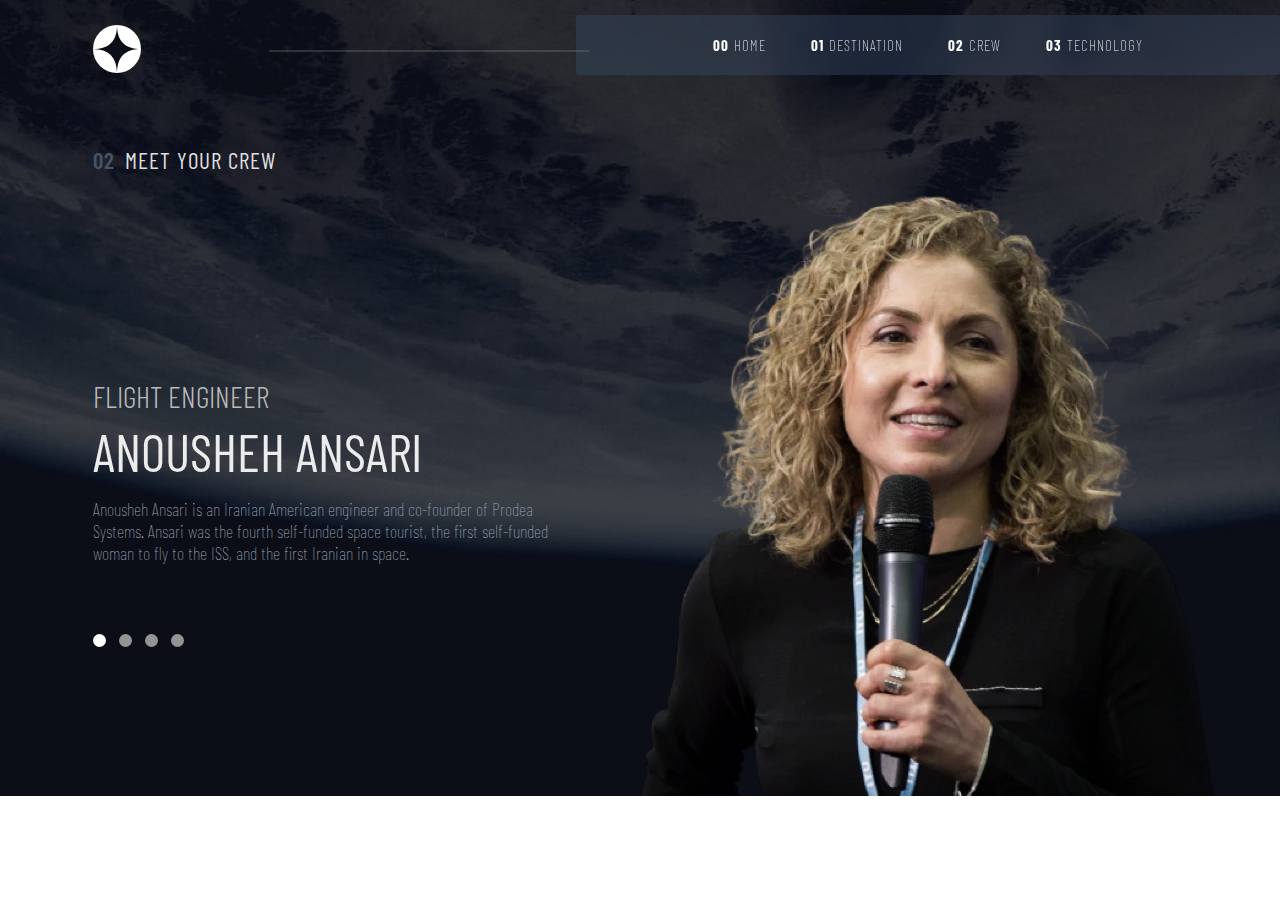
==== crew/crew1.html @ a2fc308a "commit" ====
<!DOCTYPE html>
<html lang="en">
<head>
  <meta charset="UTF-8">
  <meta name="viewport" content="width=device-width, initial-scale=1.0">

  <link rel="icon" type="image/png" sizes="32x32" href="./assets/favicon-32x32.png">
  <link rel="stylesheet" href="../crew/styles/crew.css">
  <title>Frontend Mentor | Space tourism website</title>
</head>
<body>
  <section class="inicio-space">
    <div class="contenido-space-centrado">
    <div class="menu-space">
      
      <div class="logo-space">
        <img src="../starter-code/assets/shared/logo.svg">
      </div>

      <div class="linea_horizontal"></div>
      
      <div class="menu-links-space">      
        <a href="../index.html" class="links"><span>00</span>HOME</a>
        <a href="./destination-mars.html" class="links"><span>01</span>DESTINATION</a>
        <a href="./crew1.html" class="links"><span>02</span>CREW</a>
        <a href="#" class="links"><span>03</span>TECHNOLOGY</a>
      </div>
      
      <div class="hamburguer_menu">
        <img src="../starter-code/assets/shared/icon-hamburger.svg">
      </div>
    </div>

    <div class="contenido_absoluto_section_info_mars">
      <h1 class="title_mars"><span>02</span>Meet your crew</h1>

      <section class="contenido_desktop">
      <div class="contenido-description_posibleImg">
        <div class="textos_crew">
          <h3 class="title_crew">Flight Engineer</h1>
            <h1 class="name_person_crew">Anousheh Ansari</h1>
            <p class="description_person">Anousheh Ansari is an Iranian American engineer and co-founder of Prodea Systems. 
              Ansari was the fourth self-funded space tourist, the first self-funded woman to 
              fly to the ISS, and the first Iranian in space.</p>
        </div>
        <div class="contenido_desplazable">
          <input type="radio" class="selected" id="pagina1" onchange="navegar()">
          <input type="radio" id="pagina2" onchange="navegar()">
          <input type="radio" id="pagina3" onchange="navegar()">
          <input type="radio" id="pagina4" onchange="navegar()">
          </div>
      </div>
      <div class="img_desktop">
        <img src="../crew/crew_img/image-anousheh-ansari.webp" class="mujer_imgg">
      </div>
    </section>
    </div>
    </div>
    <div class="person_contenido_img">
      <img src="../crew/crew_img/image-anousheh-ansari.webp" class="img_person">
    </div>
    
  </section> 
   
  <script src="index.js"></script>
</body>
</html>
---- crew/styles/crew.css ----
@import url('https://fonts.googleapis.com/css2?family=Barlow+Condensed:wght@200;300;500&display=swap');

*{
    margin: 0;
    padding: 0;
    box-sizing: border-box;
}
body{
    font-family: 'Barlow Condensed', sans-serif;
}
.inicio-space{
    width: 100%;
    overflow: hidden;
    background-image:url(../crew_img/background-crew-mobile.jpg);
    background-size: cover;
    background-position: center;
    background-repeat: no-repeat;
}
.contenido-space-centrado{
    width: 90%;
    margin: 0 auto;
}
.menu-space{
    width: 90%;
    margin: 0 auto;
    display: flex;
    justify-content: space-between;
    margin-top: 25px;
    align-items: center;
}
.menu-links-space{
    display: none;
}
.linea_horizontal{
    display: none;
    width: 25%;
    left: 21%;
    z-index: 100;
    position: absolute;
    border-bottom: 2px solid rgba(142, 142, 142, 0.273);
}

.contenido_absoluto_section_info_mars{
    width: 90%;
    margin: 0 auto;
    margin-top: 40px;
}

.title_mars{
    display: flex;
    gap: 10px;
    color: #dfdfdf;
    text-transform: uppercase;
    font-weight: 300;
    letter-spacing: 1px;
    font-size: 19px;
}
.title_mars span{
    color: #465468;
    font-weight: 600;
}
.contenido-description_posibleImg{
    margin-top: 55px;
}
.textos_crew{
    display: flex;
    flex-direction: column;
    gap: 5px;
}
.title_crew{
    font-size: 28px;
    color: #b9b9b9;
    text-transform: uppercase;
    font-weight: 300;
}
.name_person_crew{
    text-transform: uppercase;
    font-size: 45px;
    color: #ececec;
    font-weight: 400;
    padding-bottom: 10px;
}
.description_person{
    color: #9ba6b6;
    font-weight: lighter;
    font-size: 16px;
    width: 85%;
}

.person_contenido_img{
    margin: 0 auto;
    margin-top: 50px;
    width: 80%;    
}

.img_person{
    width: 100%;
}


.contenido_desplazable{
    margin-top: 40px;
    display: flex;
    gap: 8px;
}
input[type="radio"] {
    -webkit-appearance: none;
    -moz-appearance: none;
    appearance: none;
    width: 13px;
    height: 13px;
    border-radius: 50%;
    border: 2px solid #949494;
    background-color: #949494;
    outline: none;
    margin-right: 5px;
  }
  
  input[type="radio"].selected {
    border: #fff;
    background-color: rgb(255, 255, 255);
  }
  .img_desktop{
    display: none;
  }







/*diseño de tableta*/
@media(min-width:600px){
    .inicio-space{
    background-image: url(../crew_img/background-crew-tablet.jpg);
    }
    .hamburguer_menu{
        display: none;
    }
    .menu-links-space{
        display: flex;
        background-color: rgba(32, 38, 78, 0.416);
        backdrop-filter: blur(10px);
        position: absolute;
        top: 0;
        right: 0;
        gap: 25px;
        padding:0 30px;
        height: 80px;
        align-items: center;
    }
    .links{
        color: #fff;
        text-decoration: none;
        letter-spacing: 1px;
        font-weight: 100;
        font-size: 14px;
        padding-top: 30px;
        padding-bottom: 30px;
    }
    .links:hover{
        color: #d2d2d2;
    }
    .links:focus{
        border-bottom: 3px solid #fff;
    }
    .menu-links-space span{
        display: none;
    }
    .title_mars{
        font-size: 23px;
        font-weight: 400;
        margin-top: 70px;
    }


    .title_crew{
        font-size: 30px;
    }
    .name_person_crew{
        font-size: 53px;
    }
    .description_person{
        font-size: 18px;
    }
    .person_contenido_img{
        margin-top: 40px;
        width: 60%;    
    }
    .img_desktop{
        display: none;
      }
}

@media (min-width:800px) {
    .inicio-space{
        width: 100%;
        height: 100%;
        overflow: hidden;
        background-image: url(../crew_img/background-crew-desktop.jpg);
        background-size: cover;
        background-position: center;
    }
  
    .contenido-space-centrado{
        width: 95%;
        margin: 0 auto;
    }
    /*menu*/
    .menu-links-space{
        border-radius: 3px;
        background-color: rgba(56, 75, 102, 0.417);
        backdrop-filter: blur(10px);
        position: absolute;
        top: 15px;
        gap: 45px;
        width: 55%;
        height: 60px;
        align-items: center;
        padding-right: 10px;
        padding-left: 10px;
        justify-content: center;
    }
    .linea_horizontal{
        display: flex;
    }
    .links{
        display: flex;
        gap: 5px;
        color: #fff;
        text-decoration: none;
        letter-spacing: 1px;
        font-weight: 100;
        font-size: 15px;
        padding-top: 19px;
        padding-bottom: 19px;
    }
   
    .menu-links-space span{
        display: flex;
        color: #fff;
        font-weight: bold;
    }
    .person_contenido_img{
        display: none;
    }
    .img_desktop{
        margin-top: 20px;
        display: flex;
        width: 50%;
      }

    .contenido_desktop{
        display: flex;
        align-items: center;
        justify-content: space-between;
    }
    .contenido_desplazable{
        margin-top: 70px;
    }
    
}
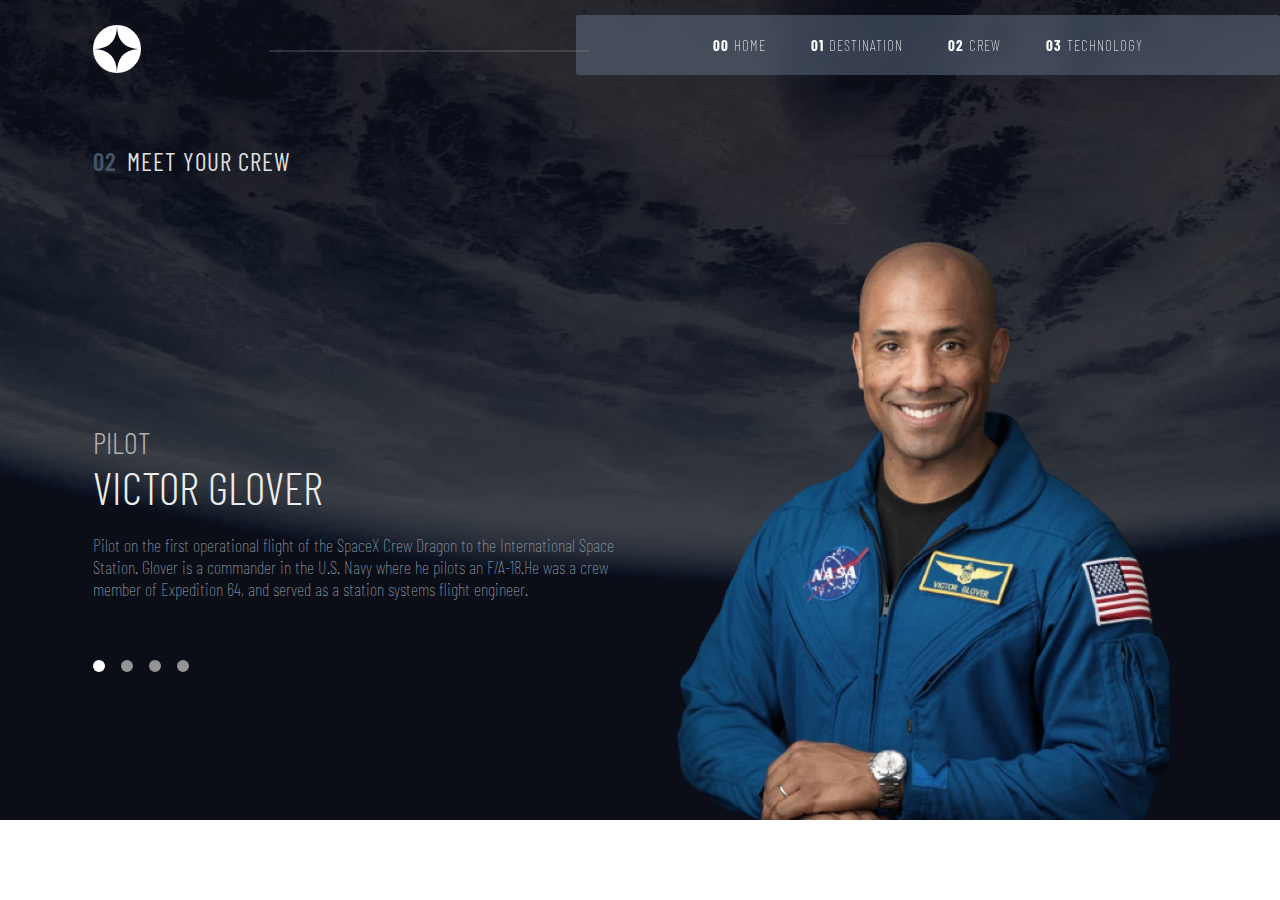
==== commit 481bef3c: "termine technology" ====
--- a/crew/crew1.html
+++ b/crew/crew1.html
@@ -21,9 +21,9 @@
       
       <div class="menu-links-space">      
         <a href="../index.html" class="links"><span>00</span>HOME</a>
-        <a href="./destination-mars.html" class="links"><span>01</span>DESTINATION</a>
+        <a href="../destination/destination-mars.html" class="links"><span>01</span>DESTINATION</a>
         <a href="./crew1.html" class="links"><span>02</span>CREW</a>
-        <a href="#" class="links"><span>03</span>TECHNOLOGY</a>
+        <a href="../technology/technology-capsule.html" class="links"><span>03</span>TECHNOLOGY</a>
       </div>
       
       <div class="hamburguer_menu">
@@ -36,12 +36,8 @@
 
       <section class="contenido_desktop">
       <div class="contenido-description_posibleImg">
-        <div class="textos_crew">
-          <h3 class="title_crew">Flight Engineer</h1>
-            <h1 class="name_person_crew">Anousheh Ansari</h1>
-            <p class="description_person">Anousheh Ansari is an Iranian American engineer and co-founder of Prodea Systems. 
-              Ansari was the fourth self-funded space tourist, the first self-funded woman to 
-              fly to the ISS, and the first Iranian in space.</p>
+        <div class="person_contenido_img">
+          <img src="../crew/crew_img/image-victor-glover.webp" class="img_person">
         </div>
         <div class="contenido_desplazable">
           <input type="radio" class="selected" id="pagina1" onchange="navegar()">
@@ -49,16 +45,28 @@
           <input type="radio" id="pagina3" onchange="navegar()">
           <input type="radio" id="pagina4" onchange="navegar()">
           </div>
+        <div class="textos_crew">
+          <h3 class="title_crew">Pilot</h1>
+            <h1 class="name_person_crew">Victor Glover</h1>
+            <p class="description_person">Pilot on the first operational flight of the SpaceX Crew Dragon to the International Space Station. Glover is a commander in the U.S. Navy where 
+              he pilots an F/A-18.He was a crew member of Expedition 64, and served as a 
+              station systems flight engineer.</p>
+        </div>
+        <div class="contenido_desplazable_tableta">
+          <input type="radio" class="selected" id="pagina01" onchange="navegar()">
+          <input type="radio" id="pagina02" onchange="navegar()">
+          <input type="radio" id="pagina03" onchange="navegar()">
+          <input type="radio" id="pagina04" onchange="navegar()">
+          </div>
+        
       </div>
       <div class="img_desktop">
-        <img src="../crew/crew_img/image-anousheh-ansari.webp" class="mujer_imgg">
+        <img src="../crew/crew_img/image-victor-glover.webp" class="mujer_imgg">
       </div>
     </section>
     </div>
     </div>
-    <div class="person_contenido_img">
-      <img src="../crew/crew_img/image-anousheh-ansari.webp" class="img_person">
-    </div>
+    
     
   </section> 
    
--- a/crew/styles/crew.css
+++ b/crew/styles/crew.css
@@ -60,55 +60,24 @@
     font-weight: 600;
 }
 .contenido-description_posibleImg{
-    margin-top: 55px;
-}
-.textos_crew{
+    margin-top: 20px;
+}
+.contenido_desplazable_tableta{
+    display: none;
+}
+
+.contenido_desplazable{
+    margin-top: 20px;
     display: flex;
-    flex-direction: column;
-    gap: 5px;
-}
-.title_crew{
-    font-size: 28px;
-    color: #b9b9b9;
-    text-transform: uppercase;
-    font-weight: 300;
-}
-.name_person_crew{
-    text-transform: uppercase;
-    font-size: 45px;
-    color: #ececec;
-    font-weight: 400;
-    padding-bottom: 10px;
-}
-.description_person{
-    color: #9ba6b6;
-    font-weight: lighter;
-    font-size: 16px;
-    width: 85%;
-}
-
-.person_contenido_img{
-    margin: 0 auto;
-    margin-top: 50px;
-    width: 80%;    
-}
-
-.img_person{
-    width: 100%;
-}
-
-
-.contenido_desplazable{
-    margin-top: 40px;
-    display: flex;
-    gap: 8px;
+    justify-content: center;
+    gap: 11px;
 }
 input[type="radio"] {
     -webkit-appearance: none;
     -moz-appearance: none;
     appearance: none;
-    width: 13px;
-    height: 13px;
+    width: 12px;
+    height: 12px;
     border-radius: 50%;
     border: 2px solid #949494;
     background-color: #949494;
@@ -120,6 +89,44 @@
     border: #fff;
     background-color: rgb(255, 255, 255);
   }
+
+.textos_crew{
+    text-align: center;
+    margin: 20px auto;
+    margin-bottom: 50px;
+    display: flex;
+    flex-direction: column;
+    gap: 5px;
+}
+.title_crew{
+    font-size: 25px;
+    color: #afafaf;
+    text-transform: uppercase;
+    font-weight: 300;
+}
+.name_person_crew{
+    text-transform: uppercase;
+    font-size: 35px;
+    color: #ececec;
+    font-weight: 300;
+}
+.description_person{
+    color: #9ba6b6;
+    font-weight: lighter;
+    font-size: 18px;
+}
+
+.person_contenido_img{
+    margin: 0 auto;
+    margin-top: 10px;
+    width: 70%;    
+}
+.img_person{
+    width: 100%;
+}
+
+
+
   .img_desktop{
     display: none;
   }
@@ -173,8 +180,9 @@
         font-weight: 400;
         margin-top: 70px;
     }
-
-
+    .textos_crew{
+        margin: 25px auto;
+    }
     .title_crew{
         font-size: 30px;
     }
@@ -185,12 +193,25 @@
         font-size: 18px;
     }
     .person_contenido_img{
-        margin-top: 40px;
-        width: 60%;    
+       display: none;   
+    }
+    .contenido_desplazable_tableta{
+        display: flex;
+        justify-content: center;
+        gap: 11px;
+        margin: 20px auto;
+    }
+    .contenido_desplazable{
+      display: none;
     }
     .img_desktop{
-        display: none;
-      }
+        margin: 0 auto;
+        display: flex;
+        width: 65%;
+    }
+    .mujer_imgg{
+        width: 100%;
+    }
 }
 
 @media (min-width:800px) {
@@ -210,7 +231,7 @@
     /*menu*/
     .menu-links-space{
         border-radius: 3px;
-        background-color: rgba(56, 75, 102, 0.417);
+        background-color: rgba(114, 131, 156, 0.417);
         backdrop-filter: blur(10px);
         position: absolute;
         top: 15px;
@@ -242,22 +263,44 @@
         color: #fff;
         font-weight: bold;
     }
+    
+    .title_mars{
+    font-size: 25px;
+}
+    .textos_crew{
+        margin-top: 55px;
+        text-align: start;
+        gap: 0;
+    }
+    .name_person_crew{
+        font-size: 45px;
+    }
+    .description_person{
+        margin-top: 20px;
+    }
     .person_contenido_img{
         display: none;
     }
     .img_desktop{
         margin-top: 20px;
         display: flex;
-        width: 50%;
+        width: 45%;
       }
 
     .contenido_desktop{
+        margin-top: 45px;
+        gap: 20px;
         display: flex;
         align-items: center;
         justify-content: space-between;
     }
-    .contenido_desplazable{
-        margin-top: 70px;
+    .contenido_desplazable_tableta{
+        justify-content: flex-start;
+        margin-top: 60px;
+       
+    }
+    .contenido-description_posibleImg{
+        width:50%;
     }
     
 }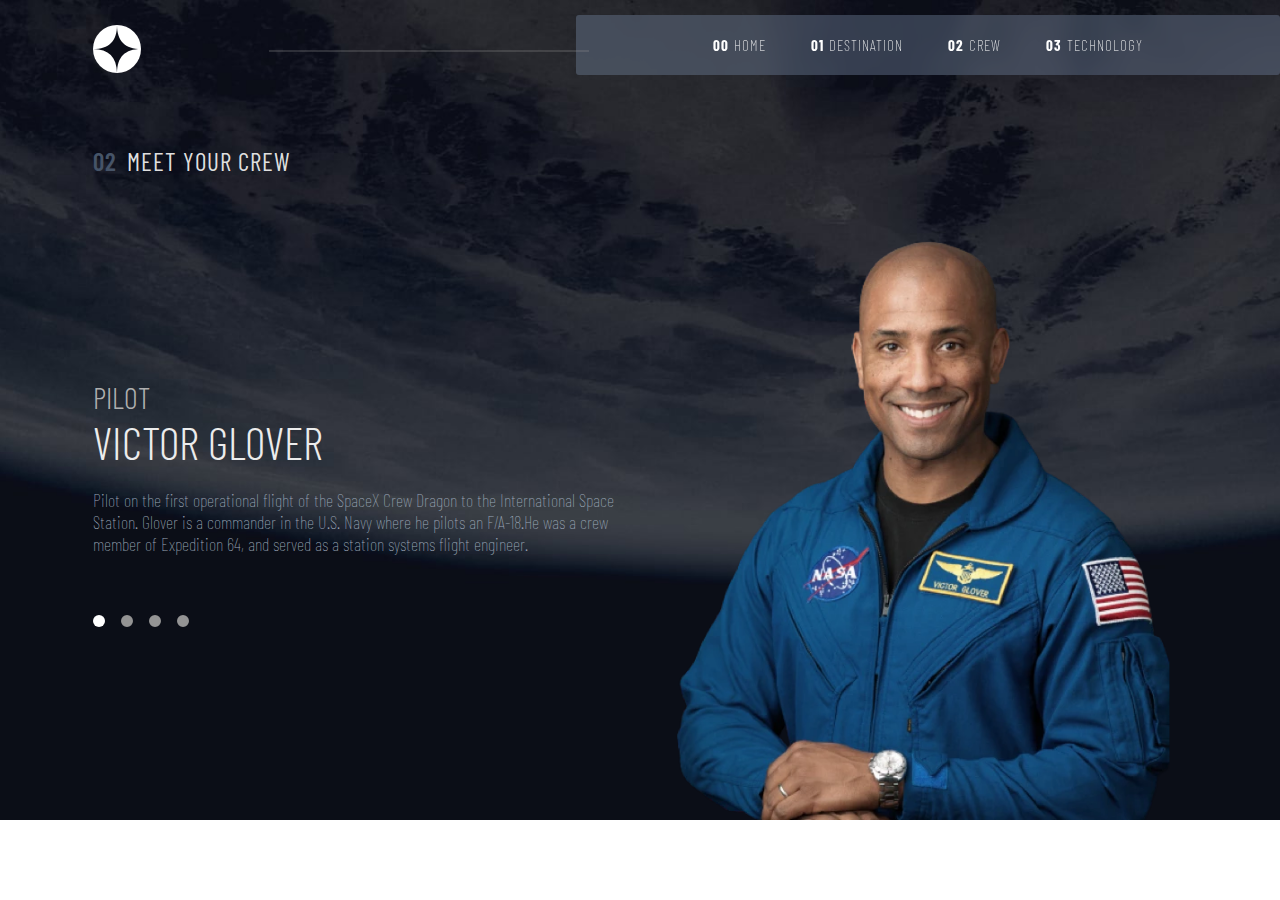
==== commit c21b3089: "si claro que si" ====
--- a/crew/crew1.html
+++ b/crew/crew1.html
@@ -40,10 +40,10 @@
           <img src="../crew/crew_img/image-victor-glover.webp" class="img_person">
         </div>
         <div class="contenido_desplazable">
-          <input type="radio" class="selected" id="pagina1" onchange="navegar()">
-          <input type="radio" id="pagina2" onchange="navegar()">
-          <input type="radio" id="pagina3" onchange="navegar()">
-          <input type="radio" id="pagina4" onchange="navegar()">
+          <input type="radio" class="selected" id="pagina-uno" onchange="navegar()">
+          <input type="radio" id="pagina-dos" onchange="navegar()">
+          <input type="radio" id="pagina-tres" onchange="navegar()">
+          <input type="radio" id="pagina-cuatro" onchange="navegar()">
           </div>
         <div class="textos_crew">
           <h3 class="title_crew">Pilot</h1>
--- a/crew/styles/crew.css
+++ b/crew/styles/crew.css
@@ -60,7 +60,7 @@
     font-weight: 600;
 }
 .contenido-description_posibleImg{
-    margin-top: 20px;
+    margin: 20px 0 90px;
 }
 .contenido_desplazable_tableta{
     display: none;
